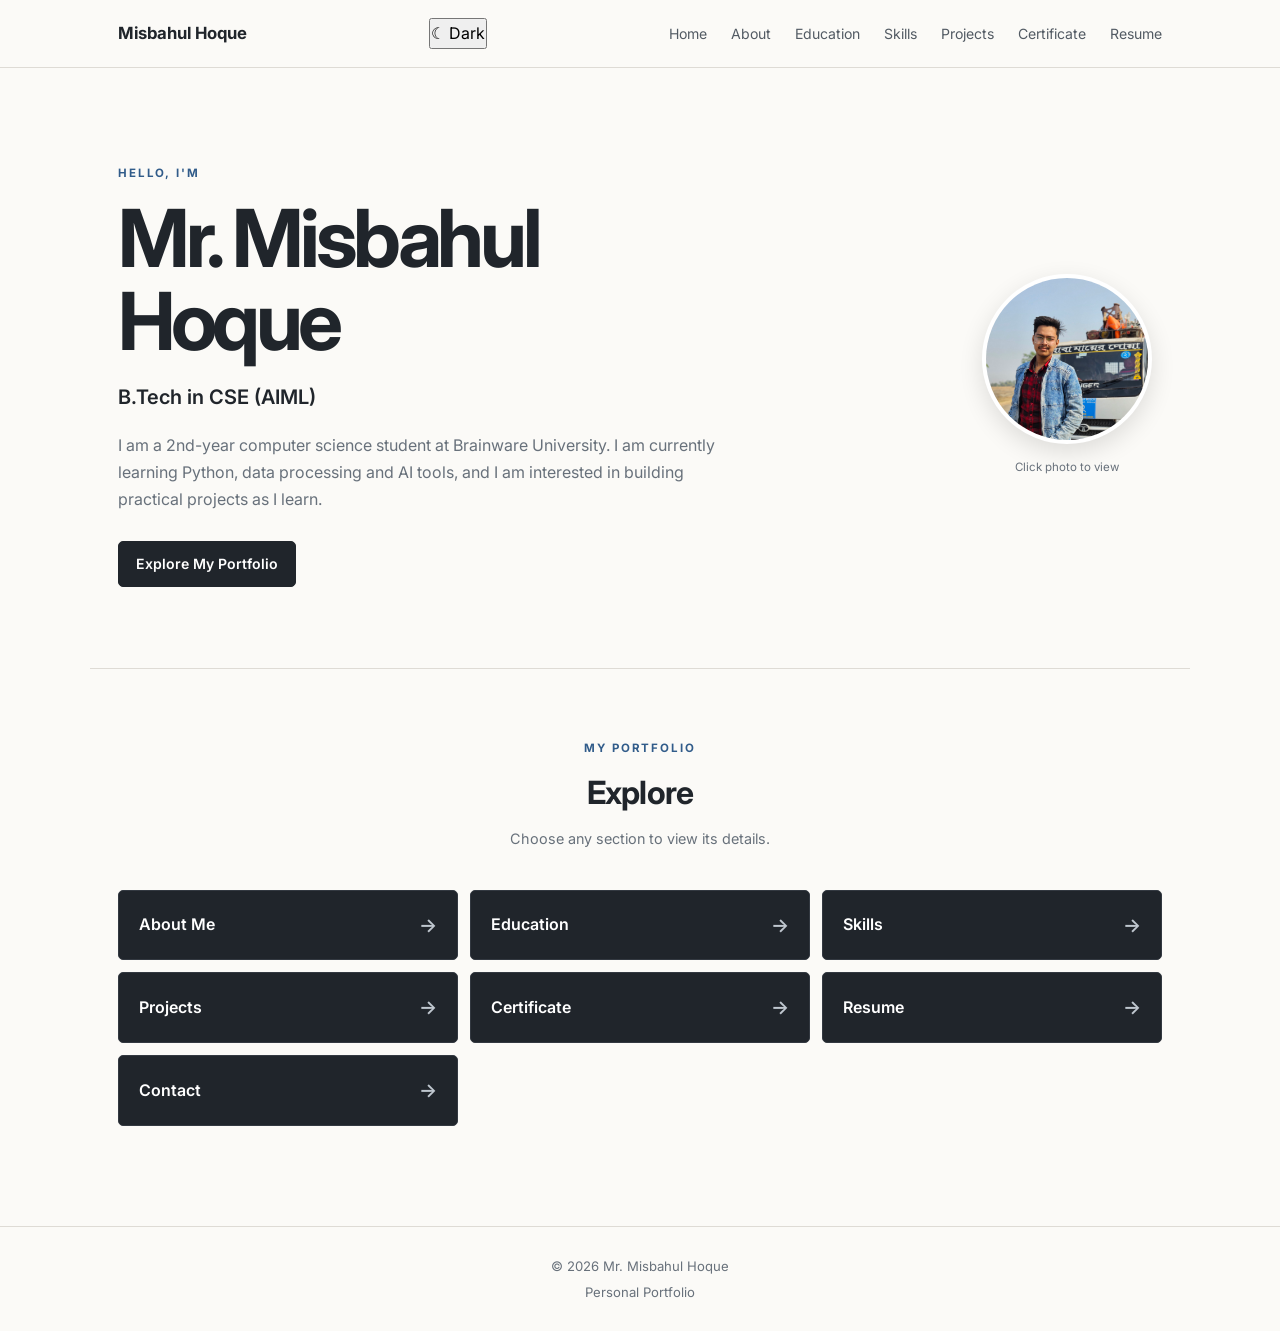
==== index.html @ 9595a088 "Update index.html" ====
<!DOCTYPE html>
<html lang="en">
<head>
  <meta charset="UTF-8">
  <meta name="viewport" content="width=device-width, initial-scale=1.0">
  <meta name="description" content="Personal portfolio of Mr. Misbahul Hoque.">
  <title>Mr. Misbahul Hoque | Portfolio</title>
  <link rel="preconnect" href="https://fonts.googleapis.com">
  <link rel="preconnect" href="https://fonts.gstatic.com" crossorigin>
  <link href="https://fonts.googleapis.com/css2?family=Inter:wght@400;500;600;700&display=swap" rel="stylesheet">
  <link rel="stylesheet" href="style.css">
</head>
<body>

<header class="site-header">
  <div class="nav-wrap">
    <a class="brand" href="#home">Misbahul Hoque</a>
    <button class="menu-btn" id="menuBtn">Menu</button>
    <button class="theme-btn" id="themeBtn">☾ Dark</button>
    <nav id="navMenu">
      <a href="#home">Home</a>
      <a href="#about">About</a>
      <a href="#education">Education</a>
      <a href="#skills">Skills</a>
      <a href="#projects">Projects</a>
      <a href="#certificates">Certificate</a>
      <a href="#resume">Resume</a>
    </nav>
  </div>
</header>

<main>
<section class="hero" id="home">
  <div class="hero-copy">
    <p class="small-title">HELLO, I'M</p>
    <h1>Mr. Misbahul Hoque</h1>
    <p class="role">B.Tech in CSE (AIML)</p>
    <p class="hero-text">
      I am a 2nd-year computer science student at Brainware University.
      I am currently learning Python, data processing and AI tools, and I
      am interested in building practical projects as I learn.
    </p>
    <div class="hero-links">
      <a class="button" href="#menu">Explore My Portfolio</a>
    </div>
  </div>

  <div class="photo-box">
    <button class="profile-photo-button" id="profilePhotoButton" aria-label="View profile photo">
      <img src="assets/profile.jpg" alt="Mr. Misbahul Hoque">
    </button>
    <p class="photo-hint">Click photo to view</p>
  </div>
</section>

<section class="portfolio-menu" id="menu">
  <div class="section-title centered">
    <span>MY PORTFOLIO</span>
    <h2>Explore</h2>
    <p>Choose any section to view its details.</p>
  </div>

  <div class="option-grid">
    <button class="option-button" data-target="about">About Me <span>→</span></button>
    <button class="option-button" data-target="education">Education <span>→</span></button>
    <button class="option-button" data-target="skills">Skills <span>→</span></button>
    <button class="option-button" data-target="projects">Projects <span>→</span></button>
    <button class="option-button" data-target="certificates">Certificate <span>→</span></button>
    <button class="option-button" data-target="resume">Resume <span>→</span></button>
    <button class="option-button" data-target="contact">Contact <span>→</span></button>
  </div>
</section>

<section class="detail-section" id="about">
  <div class="detail-inner">
    <button class="back-button" data-close>← Back to options</button>
    <div class="section-title"><span>01</span><h2>About Me</h2></div>
    <div class="two-column">
      <div>
        <p>
          My name is Misbahul Hoque and I am currently studying B.Tech in
          Computer Science and Engineering with a specialization in
          Artificial Intelligence and Machine Learning.
        </p>
        <p>
          I am currently in my 2nd year, 3rd semester at Brainware University.
          I am working on improving my programming and practical technology
          skills step by step.
        </p>
      </div>
      <aside class="quick-info">
        <div><b>Course</b><span>B.Tech CSE (AIML)</span></div>
        <div><b>University</b><span>Brainware University</span></div>
        <div><b>Year</b><span>2nd Year</span></div>
        <div><b>Semester</b><span>3rd Semester</span></div>
      </aside>
    </div>
  </div>
</section>

<section class="detail-section light" id="education">
  <div class="detail-inner">
    <button class="back-button" data-close>← Back to options</button>
    <div class="section-title"><span>02</span><h2>Education</h2></div>
    <div class="education-item">
      <div class="year">CURRENT</div>
      <div>
        <h3>Brainware University</h3>
        <p>B.Tech in Computer Science & Engineering (AIML)</p>
        <p class="muted">2nd Year · 3rd Semester</p>
      </div>
    </div>
  </div>
</section>

<section class="detail-section" id="skills">
  <div class="detail-inner">
    <button class="back-button" data-close>← Back to options</button>
    <div class="section-title"><span>03</span><h2>Skills</h2></div>
    <p class="skill-intro">These are the skills I currently know or am actively learning.</p>
    <div class="skill-list">
      <div><b>Python</b><span>Programming</span></div>
      <div><b>Data Processing</b><span>Basic data processing</span></div>
      <div><b>OpenAI</b><span>Using AI tools</span></div>
    </div>
  </div>
</section>

<section class="detail-section light" id="projects">
  <div class="detail-inner">
    <button class="back-button" data-close>← Back to options</button>
    <div class="section-title"><span>04</span><h2>Projects</h2></div>
    <div class="simple-box">
      <h3>Projects will be added here</h3>
      <p>
        I am currently learning and building projects. New projects will be
        added here as they are completed.
      </p>
    </div>
  </div>
</section>

<section class="detail-section" id="certificates">
  <div class="detail-inner">
    <button class="back-button" data-close>← Back to options</button>
    <div class="section-title"><span>05</span><h2>Certificate</h2></div>
    <div class="certificate">
      <div class="certificate-image">
        <iframe src="assets/certificate-ai-tools.pdf" title="AI Tools Workshop Certificate"></iframe>
      </div>
      <div class="certificate-details">
        <p class="small-title">CERTIFICATE OF COMPLETION</p>
        <h3>AI Tools & ChatGPT Workshop</h3>
        <p>Issued by <b>be10x</b></p>
        <p class="muted">March 22nd, 2026</p>
        <p>
          Successfully completed an AI tools and ChatGPT workshop covering
          AI-assisted presentations, data analysis, coding and debugging.
        </p>
        <a class="button" href="assets/certificate-ai-tools.pdf" target="_blank">Open Certificate</a>
      </div>
    </div>
  </div>
</section>

<section class="detail-section light" id="resume">
  <div class="detail-inner">
    <button class="back-button" data-close>← Back to options</button>
    <div class="section-title"><span>06</span><h2>Resume</h2></div>
    <div class="simple-box">
      <h3>Resume coming soon</h3>
      <p>
        My professional CV/resume will be added here after we create it.
      </p>
    </div>
  </div>
</section>

<section class="detail-section" id="contact">
  <div class="detail-inner">
    <button class="back-button" data-close>← Back to options</button>
    <div class="section-title"><span>07</span><h2>Contact</h2></div>
    <p class="contact-text">
      Contact details and professional links will be added here later.
    </p>
  </div>
</section>

<div class="photo-modal" id="photoModal" aria-hidden="true">
  <button class="photo-modal-close" id="photoModalClose" aria-label="Close photo">×</button>
  <img src="assets/profile.jpg" alt="Mr. Misbahul Hoque - profile photo">
</div>
</main>

<footer>
  <p>© <span id="year"></span> Mr. Misbahul Hoque</p>
  <p>Personal Portfolio</p>
</footer>

<script src="script.js"></script>
</body>
</html>
---- style.css ----
* { box-sizing: border-box; margin: 0; padding: 0; }

:root {
  --ink: #20252b;
  --muted: #68717b;
  --paper: #fbfaf7;
  --white: #ffffff;
  --line: #dedbd5;
  --accent: #315c8a;
  --dark-button: #20252b;
  --soft: #f1f0ec;
}

html { scroll-behavior: smooth; }

body {
  font-family: "Inter", Arial, sans-serif;
  color: var(--ink);
  background: var(--paper);
  line-height: 1.7;
}

body.no-scroll { overflow: hidden; }
a { color: inherit; text-decoration: none; }
button { font: inherit; }

.site-header {
  position: sticky;
  top: 0;
  z-index: 10;
  background: rgba(251,250,247,.97);
  border-bottom: 1px solid var(--line);
}

.nav-wrap {
  max-width: 1100px;
  margin: auto;
  padding: 18px 28px;
  display: flex;
  align-items: center;
  justify-content: space-between;
}

.brand { font-weight: 700; font-size: 1.05rem; }

nav { display: flex; gap: 24px; }
nav a { font-size: .88rem; color: #535b64; }
nav a:hover { color: var(--accent); }

.menu-btn {
  display: none;
  border: 1px solid var(--line);
  background: var(--white);
  padding: 8px 12px;
  border-radius: 6px;
}

.hero {
  max-width: 1100px;
  min-height: 600px;
  margin: auto;
  padding: 85px 28px 70px;
  display: grid;
  grid-template-columns: 1.25fr .75fr;
  gap: 80px;
  align-items: center;
}

.small-title {
  font-size: .72rem;
  letter-spacing: .16em;
  font-weight: 700;
  color: var(--accent);
  margin-bottom: 12px;
}

h1 {
  max-width: 700px;
  font-size: clamp(2.8rem, 7vw, 5rem);
  line-height: 1.04;
  letter-spacing: -.055em;
  font-weight: 700;
}

.role { font-size: 1.25rem; margin: 18px 0; font-weight: 600; }
.hero-text { max-width: 650px; color: var(--muted); font-size: 1rem; }

.hero-links { display: flex; gap: 20px; margin-top: 28px; }

.button {
  display: inline-block;
  padding: 10px 17px;
  border: 1px solid var(--dark-button);
  color: white;
  background: var(--dark-button);
  border-radius: 5px;
  font-size: .88rem;
  font-weight: 600;
}

.button:hover { background: #343b43; }

.photo-box { justify-self: end; width: 190px; text-align: center; }

.profile-photo-button {
  width: 170px;
  height: 170px;
  padding: 0;
  border: 4px solid var(--white);
  border-radius: 50%;
  overflow: hidden;
  background: var(--white);
  cursor: pointer;
  box-shadow: 0 8px 25px rgba(0,0,0,.12);
  transition: transform .2s ease, box-shadow .2s ease;
}

.profile-photo-button:hover {
  transform: scale(1.03);
  box-shadow: 0 12px 30px rgba(0,0,0,.17);
}

.profile-photo-button img {
  width: 100%;
  height: 100%;
  object-fit: cover;
  object-position: center top;
  display: block;
}

.photo-hint { margin-top: 10px; color: var(--muted); font-size: .72rem; }

.portfolio-menu {
  max-width: 1100px;
  margin: auto;
  padding: 70px 28px 100px;
  border-top: 1px solid var(--line);
}

.section-title { margin-bottom: 38px; }
.section-title.centered { text-align: center; }
.section-title > span {
  display: block;
  color: var(--accent);
  font-size: .72rem;
  font-weight: 700;
  letter-spacing: .16em;
  margin-bottom: 7px;
}
.section-title h2 { font-size: 2rem; letter-spacing: -.03em; }
.section-title.centered p { margin-top: 7px; color: var(--muted); font-size: .9rem; }

.option-grid {
  display: grid;
  grid-template-columns: repeat(3, 1fr);
  gap: 12px;
}

.option-button {
  border: 1px solid #333941;
  background: var(--dark-button);
  color: #fff;
  min-height: 70px;
  padding: 18px 20px;
  border-radius: 5px;
  display: flex;
  justify-content: space-between;
  align-items: center;
  cursor: pointer;
  text-align: left;
  font-weight: 600;
  transition: background .2s, transform .15s;
}

.option-button:hover {
  background: #343b43;
  transform: translateY(-1px);
}

.option-button span { color: #bfc7cf; font-size: 1.2rem; }

.detail-section { display: none; padding: 85px 28px; }
.detail-section.open { display: block; animation: appear .2s ease; }
.detail-section.light { background: var(--soft); }

.detail-inner { max-width: 1044px; margin: auto; }

.back-button {
  border: 0;
  background: transparent;
  color: var(--accent);
  cursor: pointer;
  font-size: .88rem;
  padding: 0;
  margin-bottom: 30px;
  font-weight: 600;
}

.two-column {
  display: grid;
  grid-template-columns: 1fr 360px;
  gap: 70px;
}

.two-column p + p { margin-top: 18px; }

.quick-info { border-top: 1px solid var(--line); }
.quick-info div {
  display: flex;
  justify-content: space-between;
  gap: 20px;
  padding: 13px 0;
  border-bottom: 1px solid var(--line);
  font-size: .88rem;
}
.quick-info span { color: var(--muted); text-align: right; }

.education-item {
  display: grid;
  grid-template-columns: 120px 1fr;
  gap: 35px;
  padding: 28px 0;
  border-top: 1px solid var(--line);
  border-bottom: 1px solid var(--line);
}

.year {
  color: var(--accent);
  font-size: .75rem;
  font-weight: 700;
  letter-spacing: .12em;
}

h3 { font-size: 1.15rem; margin-bottom: 5px; }
.muted { color: var(--muted); }

.skill-intro { color: var(--muted); margin-top: -20px; margin-bottom: 25px; }

.skill-list {
  display: grid;
  grid-template-columns: repeat(3, 1fr);
  border-top: 1px solid var(--line);
  border-left: 1px solid var(--line);
}

.skill-list div {
  min-height: 120px;
  padding: 24px;
  border-right: 1px solid var(--line);
  border-bottom: 1px solid var(--line);
}
.skill-list b { display: block; margin-bottom: 5px; }
.skill-list span { color: var(--muted); font-size: .85rem; }

.simple-box {
  border: 1px solid var(--line);
  background: var(--white);
  padding: 35px;
  max-width: 760px;
}
.simple-box p { color: var(--muted); }

.certificate {
  display: grid;
  grid-template-columns: 1.1fr .9fr;
  gap: 55px;
  align-items: center;
}

.certificate-image { background: white; border: 1px solid var(--line); }
.certificate-image iframe { width: 100%; height: 440px; display: block; border: 0; }
.certificate-details p { margin: 12px 0; color: var(--muted); }
.certificate-details h3 { font-size: 1.5rem; }

.contact-text {
  color: var(--muted);
  border-top: 1px solid var(--line);
  padding-top: 22px;
}

.photo-modal {
  position: fixed;
  inset: 0;
  z-index: 100;
  display: none;
  align-items: center;
  justify-content: center;
  padding: 30px;
  background: rgba(0,0,0,.78);
}
.photo-modal.open { display: flex; }
.photo-modal img {
  max-width: min(760px, 92vw);
  max-height: 88vh;
  object-fit: contain;
  border-radius: 8px;
  box-shadow: 0 20px 60px rgba(0,0,0,.35);
}
.photo-modal-close {
  position: absolute;
  top: 18px;
  right: 24px;
  width: 42px;
  height: 42px;
  border: 0;
  border-radius: 50%;
  background: white;
  color: #222;
  font-size: 28px;
  line-height: 1;
  cursor: pointer;
}

footer {
  border-top: 1px solid var(--line);
  padding: 28px;
  text-align: center;
  color: var(--muted);
  font-size: .82rem;
}

footer p + p { margin-top: 4px; }

@keyframes appear {
  from { opacity: 0; transform: translateY(5px); }
  to { opacity: 1; transform: translateY(0); }
}

@media (max-width: 800px) {
  nav {
    display: none;
    position: absolute;
    left: 0;
    right: 0;
    top: 66px;
    background: var(--paper);
    border-bottom: 1px solid var(--line);
    padding: 18px 28px;
    flex-direction: column;
    gap: 14px;
  }
  nav.open { display: flex; }
  .menu-btn { display: block; }

  .hero {
    grid-template-columns: 1fr;
    gap: 45px;
    padding-top: 65px;
  }
  .photo-box { justify-self: start; width: 190px; }

  .option-grid { grid-template-columns: 1fr 1fr; }
  .two-column, .certificate { grid-template-columns: 1fr; gap: 35px; }
  .skill-list { grid-template-columns: 1fr; }
}

@media (max-width: 500px) {
  .hero, .portfolio-menu, .detail-section { padding-left: 20px; padding-right: 20px; }
  .nav-wrap { padding-left: 20px; padding-right: 20px; }
  .option-grid { grid-template-columns: 1fr; }
  .education-item { grid-template-columns: 1fr; gap: 8px; }
}
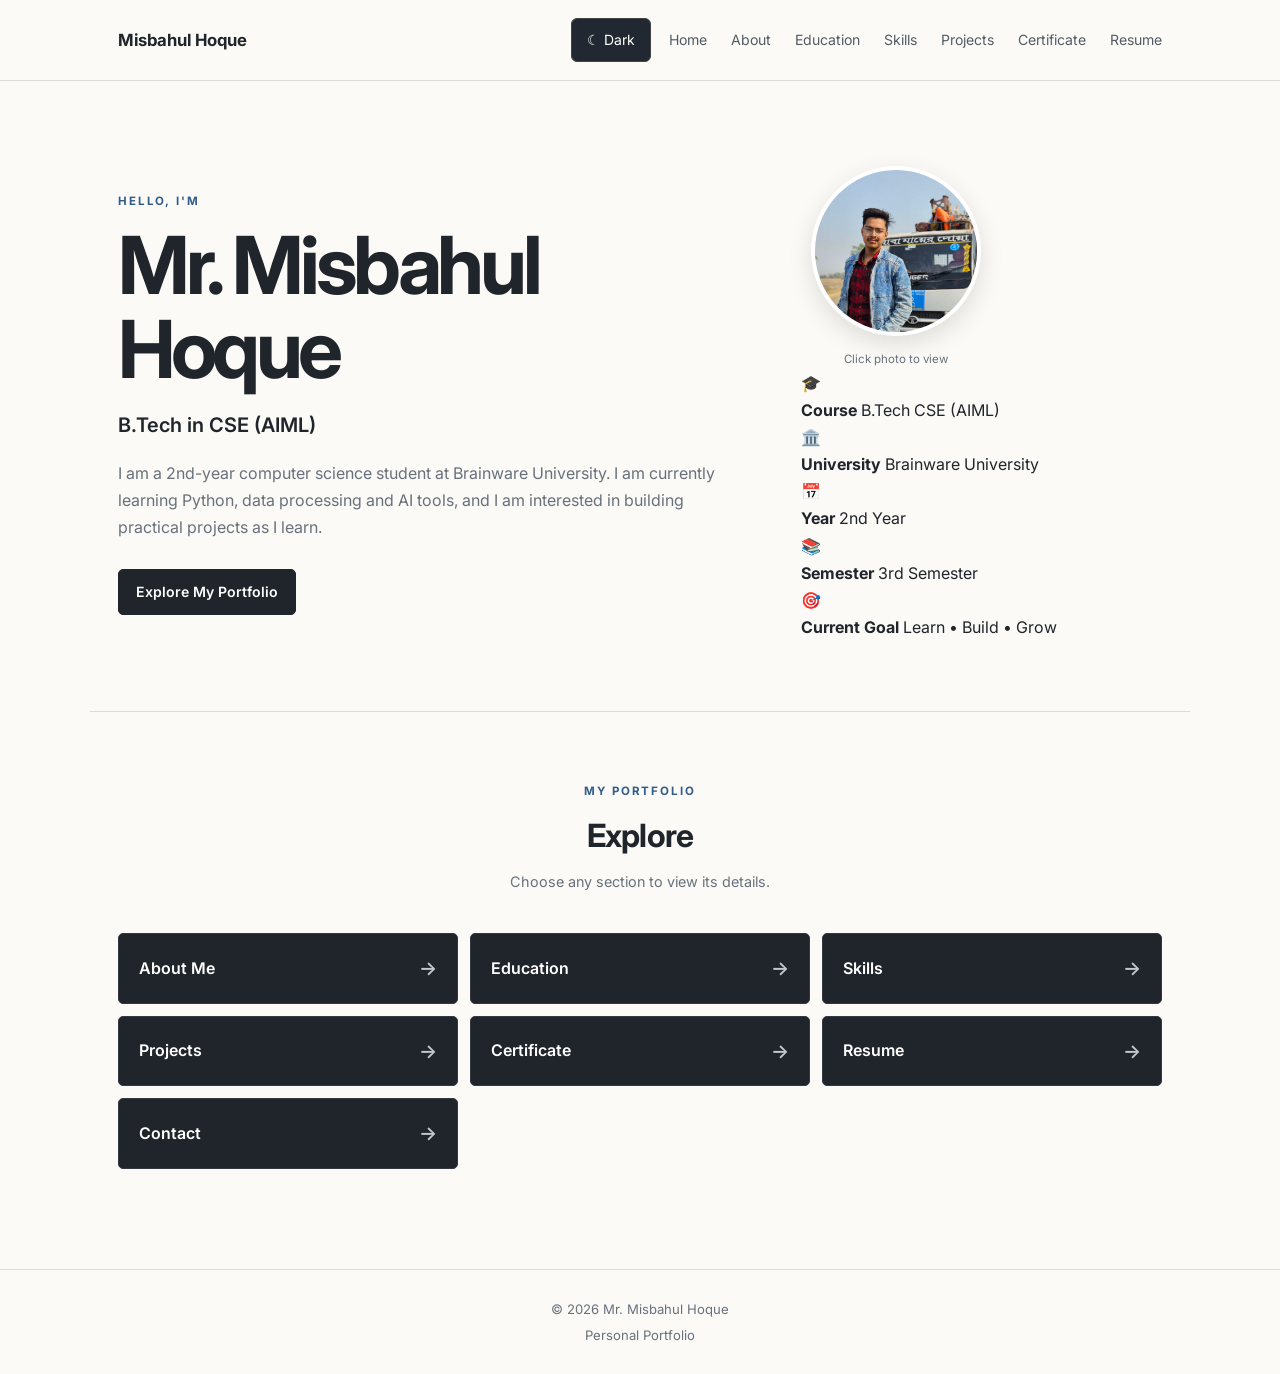
==== commit afdfc38a: "Update index.html" ====
--- a/index.html
+++ b/index.html
@@ -45,12 +45,60 @@
     </div>
   </div>
 
+ <div class="hero-visual">
+
   <div class="photo-box">
     <button class="profile-photo-button" id="profilePhotoButton" aria-label="View profile photo">
       <img src="assets/profile.jpg" alt="Mr. Misbahul Hoque">
     </button>
     <p class="photo-hint">Click photo to view</p>
   </div>
+
+  <div class="hero-info-card">
+
+    <div class="info-item">
+      <span class="info-icon">🎓</span>
+      <div>
+        <b>Course</b>
+        <span>B.Tech CSE (AIML)</span>
+      </div>
+    </div>
+
+    <div class="info-item">
+      <span class="info-icon">🏛️</span>
+      <div>
+        <b>University</b>
+        <span>Brainware University</span>
+      </div>
+    </div>
+
+    <div class="info-item">
+      <span class="info-icon">📅</span>
+      <div>
+        <b>Year</b>
+        <span>2nd Year</span>
+      </div>
+    </div>
+
+    <div class="info-item">
+      <span class="info-icon">📚</span>
+      <div>
+        <b>Semester</b>
+        <span>3rd Semester</span>
+      </div>
+    </div>
+
+    <div class="info-item">
+      <span class="info-icon">🎯</span>
+      <div>
+        <b>Current Goal</b>
+        <span>Learn • Build • Grow</span>
+      </div>
+    </div>
+
+  </div>
+
+</div>
 </section>
 
 <section class="portfolio-menu" id="menu">
--- a/style.css
+++ b/style.css
@@ -1,4 +1,8 @@
-* { box-sizing: border-box; margin: 0; padding: 0; }
+* {
+  box-sizing: border-box;
+  margin: 0;
+  padding: 0;
+}
 
 :root {
   --ink: #20252b;
@@ -11,7 +15,9 @@
   --soft: #f1f0ec;
 }
 
-html { scroll-behavior: smooth; }
+html {
+  scroll-behavior: smooth;
+}
 
 body {
   font-family: "Inter", Arial, sans-serif;
@@ -20,15 +26,24 @@
   line-height: 1.7;
 }
 
-body.no-scroll { overflow: hidden; }
-a { color: inherit; text-decoration: none; }
-button { font: inherit; }
+a {
+  color: inherit;
+  text-decoration: none;
+}
+
+button {
+  font: inherit;
+  cursor: pointer;
+}
+
+
+/* ================= HEADER ================= */
 
 .site-header {
   position: sticky;
   top: 0;
   z-index: 10;
-  background: rgba(251,250,247,.97);
+  background: rgba(251, 250, 247, 0.97);
   border-bottom: 1px solid var(--line);
 }
 
@@ -41,19 +56,58 @@
   justify-content: space-between;
 }
 
-.brand { font-weight: 700; font-size: 1.05rem; }
-
-nav { display: flex; gap: 24px; }
-nav a { font-size: .88rem; color: #535b64; }
-nav a:hover { color: var(--accent); }
+.brand {
+  font-weight: 700;
+  font-size: 1.05rem;
+}
+
+nav {
+  display: flex;
+  gap: 24px;
+}
+
+nav a {
+  font-size: 0.88rem;
+  color: #535b64;
+}
+
+nav a:hover {
+  color: var(--accent);
+}
+
+
+/* ================= MENU BUTTON ================= */
 
 .menu-btn {
   display: none;
   border: 1px solid var(--line);
   background: var(--white);
+  color: var(--ink);
   padding: 8px 12px;
   border-radius: 6px;
 }
+
+
+/* ================= DARK MODE BUTTON ================= */
+
+.theme-btn {
+  background: #222831;
+  color: #ffffff;
+  border: 1px solid #444;
+  padding: 9px 15px;
+  border-radius: 6px;
+  font-size: 14px;
+  margin-left: auto;
+  margin-right: 18px;
+  transition: 0.2s;
+}
+
+.theme-btn:hover {
+  background: #11151a;
+}
+
+
+/* ================= HERO ================= */
 
 .hero {
   max-width: 1100px;
@@ -61,14 +115,14 @@
   margin: auto;
   padding: 85px 28px 70px;
   display: grid;
-  grid-template-columns: 1.25fr .75fr;
+  grid-template-columns: 1.25fr 0.75fr;
   gap: 80px;
   align-items: center;
 }
 
 .small-title {
-  font-size: .72rem;
-  letter-spacing: .16em;
+  font-size: 0.72rem;
+  letter-spacing: 0.16em;
   font-weight: 700;
   color: var(--accent);
   margin-bottom: 12px;
@@ -78,14 +132,30 @@
   max-width: 700px;
   font-size: clamp(2.8rem, 7vw, 5rem);
   line-height: 1.04;
-  letter-spacing: -.055em;
+  letter-spacing: -0.055em;
   font-weight: 700;
 }
 
-.role { font-size: 1.25rem; margin: 18px 0; font-weight: 600; }
-.hero-text { max-width: 650px; color: var(--muted); font-size: 1rem; }
-
-.hero-links { display: flex; gap: 20px; margin-top: 28px; }
+.role {
+  font-size: 1.25rem;
+  margin: 18px 0;
+  font-weight: 600;
+}
+
+.hero-text {
+  max-width: 650px;
+  color: var(--muted);
+  font-size: 1rem;
+}
+
+.hero-links {
+  display: flex;
+  gap: 20px;
+  margin-top: 28px;
+}
+
+
+/* ================= NORMAL BUTTON ================= */
 
 .button {
   display: inline-block;
@@ -94,13 +164,22 @@
   color: white;
   background: var(--dark-button);
   border-radius: 5px;
-  font-size: .88rem;
+  font-size: 0.88rem;
   font-weight: 600;
 }
 
-.button:hover { background: #343b43; }
-
-.photo-box { justify-self: end; width: 190px; text-align: center; }
+.button:hover {
+  background: #343b43;
+}
+
+
+/* ================= PROFILE PHOTO ================= */
+
+.photo-box {
+  justify-self: end;
+  width: 190px;
+  text-align: center;
+}
 
 .profile-photo-button {
   width: 170px;
@@ -110,14 +189,13 @@
   border-radius: 50%;
   overflow: hidden;
   background: var(--white);
-  cursor: pointer;
-  box-shadow: 0 8px 25px rgba(0,0,0,.12);
-  transition: transform .2s ease, box-shadow .2s ease;
+  box-shadow: 0 8px 25px rgba(0, 0, 0, 0.12);
+  transition: transform 0.2s ease, box-shadow 0.2s ease;
 }
 
 .profile-photo-button:hover {
   transform: scale(1.03);
-  box-shadow: 0 12px 30px rgba(0,0,0,.17);
+  box-shadow: 0 12px 30px rgba(0, 0, 0, 0.17);
 }
 
 .profile-photo-button img {
@@ -128,7 +206,14 @@
   display: block;
 }
 
-.photo-hint { margin-top: 10px; color: var(--muted); font-size: .72rem; }
+.photo-hint {
+  margin-top: 10px;
+  color: var(--muted);
+  font-size: 0.72rem;
+}
+
+
+/* ================= PORTFOLIO MENU ================= */
 
 .portfolio-menu {
   max-width: 1100px;
@@ -137,18 +222,36 @@
   border-top: 1px solid var(--line);
 }
 
-.section-title { margin-bottom: 38px; }
-.section-title.centered { text-align: center; }
+.section-title {
+  margin-bottom: 38px;
+}
+
+.section-title.centered {
+  text-align: center;
+}
+
 .section-title > span {
   display: block;
   color: var(--accent);
-  font-size: .72rem;
+  font-size: 0.72rem;
   font-weight: 700;
-  letter-spacing: .16em;
+  letter-spacing: 0.16em;
   margin-bottom: 7px;
 }
-.section-title h2 { font-size: 2rem; letter-spacing: -.03em; }
-.section-title.centered p { margin-top: 7px; color: var(--muted); font-size: .9rem; }
+
+.section-title h2 {
+  font-size: 2rem;
+  letter-spacing: -0.03em;
+}
+
+.section-title.centered p {
+  margin-top: 7px;
+  color: var(--muted);
+  font-size: 0.9rem;
+}
+
+
+/* ================= OPTION BUTTONS ================= */
 
 .option-grid {
   display: grid;
@@ -166,10 +269,9 @@
   display: flex;
   justify-content: space-between;
   align-items: center;
-  cursor: pointer;
   text-align: left;
   font-weight: 600;
-  transition: background .2s, transform .15s;
+  transition: background 0.2s, transform 0.15s;
 }
 
 .option-button:hover {
@@ -177,24 +279,48 @@
   transform: translateY(-1px);
 }
 
-.option-button span { color: #bfc7cf; font-size: 1.2rem; }
-
-.detail-section { display: none; padding: 85px 28px; }
-.detail-section.open { display: block; animation: appear .2s ease; }
-.detail-section.light { background: var(--soft); }
-
-.detail-inner { max-width: 1044px; margin: auto; }
+.option-button span {
+  color: #bfc7cf;
+  font-size: 1.2rem;
+}
+
+
+/* ================= DETAIL SECTIONS ================= */
+
+.detail-section {
+  display: none;
+  padding: 85px 28px;
+}
+
+.detail-section.open {
+  display: block;
+  animation: appear 0.2s ease;
+}
+
+.detail-section.light {
+  background: var(--soft);
+}
+
+.detail-inner {
+  max-width: 1044px;
+  margin: auto;
+}
+
+
+/* ================= BACK BUTTON ================= */
 
 .back-button {
   border: 0;
   background: transparent;
   color: var(--accent);
-  cursor: pointer;
-  font-size: .88rem;
+  font-size: 0.88rem;
   padding: 0;
   margin-bottom: 30px;
   font-weight: 600;
 }
+
+
+/* ================= ABOUT ================= */
 
 .two-column {
   display: grid;
@@ -202,18 +328,30 @@
   gap: 70px;
 }
 
-.two-column p + p { margin-top: 18px; }
-
-.quick-info { border-top: 1px solid var(--line); }
+.two-column p + p {
+  margin-top: 18px;
+}
+
+.quick-info {
+  border-top: 1px solid var(--line);
+}
+
 .quick-info div {
   display: flex;
   justify-content: space-between;
   gap: 20px;
   padding: 13px 0;
   border-bottom: 1px solid var(--line);
-  font-size: .88rem;
-}
-.quick-info span { color: var(--muted); text-align: right; }
+  font-size: 0.88rem;
+}
+
+.quick-info span {
+  color: var(--muted);
+  text-align: right;
+}
+
+
+/* ================= EDUCATION ================= */
 
 .education-item {
   display: grid;
@@ -226,15 +364,28 @@
 
 .year {
   color: var(--accent);
-  font-size: .75rem;
+  font-size: 0.75rem;
   font-weight: 700;
-  letter-spacing: .12em;
-}
-
-h3 { font-size: 1.15rem; margin-bottom: 5px; }
-.muted { color: var(--muted); }
-
-.skill-intro { color: var(--muted); margin-top: -20px; margin-bottom: 25px; }
+  letter-spacing: 0.12em;
+}
+
+
+/* ================= SKILLS ================= */
+
+h3 {
+  font-size: 1.15rem;
+  margin-bottom: 5px;
+}
+
+.muted {
+  color: var(--muted);
+}
+
+.skill-intro {
+  color: var(--muted);
+  margin-top: -20px;
+  margin-bottom: 25px;
+}
 
 .skill-list {
   display: grid;
@@ -249,8 +400,19 @@
   border-right: 1px solid var(--line);
   border-bottom: 1px solid var(--line);
 }
-.skill-list b { display: block; margin-bottom: 5px; }
-.skill-list span { color: var(--muted); font-size: .85rem; }
+
+.skill-list b {
+  display: block;
+  margin-bottom: 5px;
+}
+
+.skill-list span {
+  color: var(--muted);
+  font-size: 0.85rem;
+}
+
+
+/* ================= PROJECTS ================= */
 
 .simple-box {
   border: 1px solid var(--line);
@@ -258,25 +420,53 @@
   padding: 35px;
   max-width: 760px;
 }
-.simple-box p { color: var(--muted); }
+
+.simple-box p {
+  color: var(--muted);
+}
+
+
+/* ================= CERTIFICATE ================= */
 
 .certificate {
   display: grid;
-  grid-template-columns: 1.1fr .9fr;
+  grid-template-columns: 1.1fr 0.9fr;
   gap: 55px;
   align-items: center;
 }
 
-.certificate-image { background: white; border: 1px solid var(--line); }
-.certificate-image iframe { width: 100%; height: 440px; display: block; border: 0; }
-.certificate-details p { margin: 12px 0; color: var(--muted); }
-.certificate-details h3 { font-size: 1.5rem; }
+.certificate-image {
+  background: white;
+  border: 1px solid var(--line);
+}
+
+.certificate-image iframe {
+  width: 100%;
+  height: 440px;
+  display: block;
+  border: 0;
+}
+
+.certificate-details p {
+  margin: 12px 0;
+  color: var(--muted);
+}
+
+.certificate-details h3 {
+  font-size: 1.5rem;
+}
+
+
+/* ================= CONTACT ================= */
 
 .contact-text {
   color: var(--muted);
   border-top: 1px solid var(--line);
   padding-top: 22px;
 }
+
+
+/* ================= PHOTO MODAL ================= */
 
 .photo-modal {
   position: fixed;
@@ -286,16 +476,21 @@
   align-items: center;
   justify-content: center;
   padding: 30px;
-  background: rgba(0,0,0,.78);
-}
-.photo-modal.open { display: flex; }
+  background: rgba(0, 0, 0, 0.78);
+}
+
+.photo-modal.open {
+  display: flex;
+}
+
 .photo-modal img {
   max-width: min(760px, 92vw);
   max-height: 88vh;
   object-fit: contain;
   border-radius: 8px;
-  box-shadow: 0 20px 60px rgba(0,0,0,.35);
-}
+  box-shadow: 0 20px 60px rgba(0, 0, 0, 0.35);
+}
+
 .photo-modal-close {
   position: absolute;
   top: 18px;
@@ -308,25 +503,140 @@
   color: #222;
   font-size: 28px;
   line-height: 1;
-  cursor: pointer;
-}
+}
+
+
+/* ================= FOOTER ================= */
 
 footer {
   border-top: 1px solid var(--line);
   padding: 28px;
   text-align: center;
   color: var(--muted);
-  font-size: .82rem;
-}
-
-footer p + p { margin-top: 4px; }
+  font-size: 0.82rem;
+}
+
+footer p + p {
+  margin-top: 4px;
+}
+
+
+/* ================= ANIMATION ================= */
 
 @keyframes appear {
-  from { opacity: 0; transform: translateY(5px); }
-  to { opacity: 1; transform: translateY(0); }
-}
+  from {
+    opacity: 0;
+    transform: translateY(5px);
+  }
+
+  to {
+    opacity: 1;
+    transform: translateY(0);
+  }
+}
+
+
+/* ================= DARK MODE ================= */
+
+body.dark-mode {
+  background: #0d1117;
+  color: #f1f5f9;
+}
+
+body.dark-mode .site-header {
+  background: #0d1117;
+  border-color: #30363d;
+}
+
+body.dark-mode .brand,
+body.dark-mode nav a {
+  color: #f1f5f9;
+}
+
+body.dark-mode .hero,
+body.dark-mode .portfolio-menu,
+body.dark-mode footer {
+  background: #0d1117;
+  color: #f1f5f9;
+}
+
+body.dark-mode .detail-section {
+  background: #0d1117;
+  color: #f1f5f9;
+}
+
+body.dark-mode .detail-section.light {
+  background: #161b22;
+}
+
+body.dark-mode .option-button {
+  background: #20242b;
+  color: #ffffff;
+  border-color: #3b414a;
+}
+
+body.dark-mode .option-button:hover {
+  background: #2b3038;
+}
+
+body.dark-mode .simple-box {
+  background: #161b22;
+  color: #f1f5f9;
+  border-color: #30363d;
+}
+
+body.dark-mode .quick-info {
+  border-color: #30363d;
+}
+
+body.dark-mode .quick-info div {
+  border-color: #30363d;
+}
+
+body.dark-mode .education-item {
+  border-color: #30363d;
+}
+
+body.dark-mode .skill-list {
+  border-color: #30363d;
+}
+
+body.dark-mode .skill-list div {
+  border-color: #30363d;
+}
+
+body.dark-mode p,
+body.dark-mode .muted,
+body.dark-mode .skill-intro,
+body.dark-mode .contact-text {
+  color: #c9d1d9;
+}
+
+body.dark-mode h1,
+body.dark-mode h2,
+body.dark-mode h3 {
+  color: #ffffff;
+}
+
+body.dark-mode .theme-btn {
+  background: #f1f5f9;
+  color: #111827;
+  border-color: #f1f5f9;
+}
+
+body.dark-mode .theme-btn:hover {
+  background: #ffffff;
+}
+
+
+/* ================= MOBILE ================= */
 
 @media (max-width: 800px) {
+
+  .nav-wrap {
+    flex-wrap: wrap;
+  }
+
   nav {
     display: none;
     position: absolute;
@@ -339,24 +649,74 @@
     flex-direction: column;
     gap: 14px;
   }
-  nav.open { display: flex; }
-  .menu-btn { display: block; }
+
+  nav.open {
+    display: flex;
+  }
+
+  .menu-btn {
+    display: block;
+  }
+
+  .theme-btn {
+    margin-left: auto;
+    margin-right: 10px;
+  }
 
   .hero {
     grid-template-columns: 1fr;
     gap: 45px;
     padding-top: 65px;
   }
-  .photo-box { justify-self: start; width: 190px; }
-
-  .option-grid { grid-template-columns: 1fr 1fr; }
-  .two-column, .certificate { grid-template-columns: 1fr; gap: 35px; }
-  .skill-list { grid-template-columns: 1fr; }
-}
+
+  .photo-box {
+    justify-self: start;
+    width: 190px;
+  }
+
+  .option-grid {
+    grid-template-columns: 1fr 1fr;
+  }
+
+  .two-column,
+  .certificate {
+    grid-template-columns: 1fr;
+    gap: 35px;
+  }
+
+  .skill-list {
+    grid-template-columns: 1fr;
+  }
+}
+
+
+/* ================= SMALL MOBILE ================= */
 
 @media (max-width: 500px) {
-  .hero, .portfolio-menu, .detail-section { padding-left: 20px; padding-right: 20px; }
-  .nav-wrap { padding-left: 20px; padding-right: 20px; }
-  .option-grid { grid-template-columns: 1fr; }
-  .education-item { grid-template-columns: 1fr; gap: 8px; }
-}
+
+  .hero,
+  .portfolio-menu,
+  .detail-section {
+    padding-left: 20px;
+    padding-right: 20px;
+  }
+
+  .nav-wrap {
+    padding-left: 20px;
+    padding-right: 20px;
+  }
+
+  .option-grid {
+    grid-template-columns: 1fr;
+  }
+
+  .education-item {
+    grid-template-columns: 1fr;
+    gap: 8px;
+  }
+
+  .theme-btn {
+    font-size: 13px;
+    padding: 8px 11px;
+  }
+}
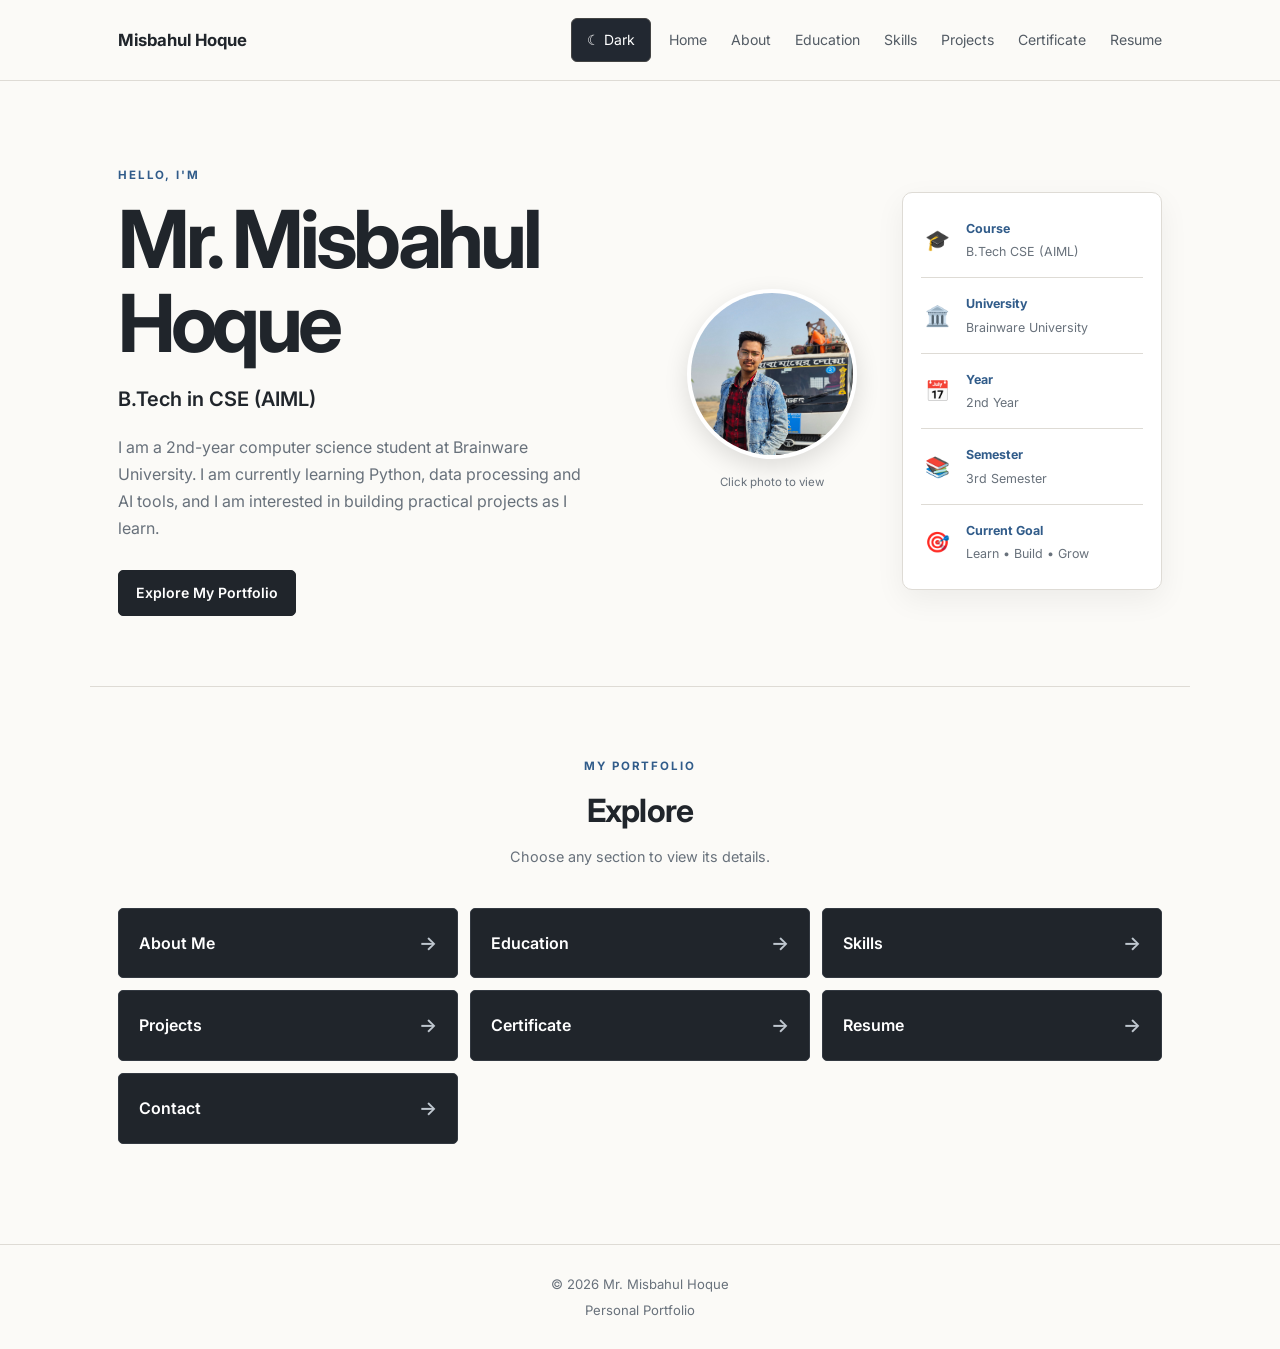
==== commit acd4c803: "Update index.html" ====
--- a/index.html
+++ b/index.html
@@ -226,11 +226,52 @@
 
 <section class="detail-section" id="contact">
   <div class="detail-inner">
-    <button class="back-button" data-close>← Back to options</button>
-    <div class="section-title"><span>07</span><h2>Contact</h2></div>
+
+    <button class="back-button" data-close>← Back to options</button>
+
+    <div class="section-title">
+      <span>07</span>
+      <h2>Contact & Social</h2>
+    </div>
+
     <p class="contact-text">
-      Contact details and professional links will be added here later.
+      You can connect with me through my social media profiles.
     </p>
+
+    <div class="social-links">
+
+      <a href="https://www.instagram.com/_i_am_misba_/"
+         target="_blank"
+         rel="noopener noreferrer"
+         class="social-button">
+        Instagram
+        <span>↗</span>
+      </a>
+
+      <a href="https://www.facebook.com/share/1CwdYUna1B/"
+         target="_blank"
+         rel="noopener noreferrer"
+         class="social-button">
+        Facebook
+        <span>↗</span>
+      </a>
+
+      <a href="https://www.linkedin.com/in/misbahul-hoque-839614297"
+         target="_blank"
+         rel="noopener noreferrer"
+         class="social-button">
+        LinkedIn
+        <span>↗</span>
+      </a>
+
+      <a href="mailto:misbahulhoque.ai@gmail.com"
+         class="social-button">
+        Email
+        <span>✉</span>
+      </a>
+
+    </div>
+
   </div>
 </section>
 
--- a/style.css
+++ b/style.css
@@ -332,24 +332,59 @@
   margin-top: 18px;
 }
 
+/* ================= ABOUT INFO CARD ================= */
+
 .quick-info {
-  border-top: 1px solid var(--line);
+  background: var(--white);
+  border: 1px solid var(--line);
+  border-radius: 12px;
+  padding: 8px 22px;
+  box-shadow: 0 8px 25px rgba(0, 0, 0, 0.05);
+  align-self: start;
 }
 
 .quick-info div {
-  display: flex;
-  justify-content: space-between;
-  gap: 20px;
-  padding: 13px 0;
+  display: grid;
+  grid-template-columns: 110px 1fr;
+  align-items: center;
+  gap: 18px;
+  min-height: 68px;
+  padding: 14px 0;
   border-bottom: 1px solid var(--line);
-  font-size: 0.88rem;
+  font-size: .9rem;
+}
+
+.quick-info div:last-child {
+  border-bottom: none;
+}
+
+.quick-info b {
+  font-weight: 600;
+  color: var(--ink);
 }
 
 .quick-info span {
   color: var(--muted);
   text-align: right;
-}
-
+  line-height: 1.4;
+}
+body.dark-mode .quick-info {
+  background: #161b22;
+  border-color: #30363d;
+  box-shadow: 0 10px 30px rgba(0, 0, 0, .25);
+}
+
+body.dark-mode .quick-info div {
+  border-color: #30363d;
+}
+
+body.dark-mode .quick-info b {
+  color: #f1f5f9;
+}
+
+body.dark-mode .quick-info span {
+  color: #8b949e;
+}
 
 /* ================= EDUCATION ================= */
 
@@ -720,3 +755,94 @@
     padding: 8px 11px;
   }
 }
+/* ================= HERO VISUAL ================= */
+
+.hero-visual {
+  display: grid;
+  grid-template-columns: 190px 260px;
+  gap: 35px;
+  align-items: center;
+}
+
+.hero-info-card {
+  border: 1px solid var(--line);
+  background: var(--white);
+  border-radius: 10px;
+  padding: 10px 18px;
+  box-shadow: 0 10px 30px rgba(0,0,0,.06);
+}
+
+.info-item {
+  display: flex;
+  align-items: center;
+  gap: 13px;
+  padding: 15px 0;
+  border-bottom: 1px solid var(--line);
+}
+
+.info-item:last-child {
+  border-bottom: 0;
+}
+
+.info-icon {
+  width: 32px;
+  font-size: 20px;
+  text-align: center;
+}
+
+.info-item b {
+  display: block;
+  font-size: .78rem;
+  color: var(--accent);
+  margin-bottom: 2px;
+}
+
+.info-item span:last-child {
+  display: block;
+  font-size: .78rem;
+  color: var(--muted);
+}
+
+
+/* ================= DARK MODE INFO CARD ================= */
+
+body.dark-mode .hero-info-card {
+  background: #161b22;
+  border-color: #30363d;
+  box-shadow: 0 15px 40px rgba(0,0,0,.25);
+}
+
+body.dark-mode .info-item {
+  border-color: #30363d;
+}
+
+body.dark-mode .info-item span:last-child {
+  color: #c9d1d9;
+}
+
+
+/* ================= MOBILE ================= */
+
+@media (max-width: 1000px) {
+
+  .hero-visual {
+    grid-template-columns: 190px 1fr;
+    gap: 25px;
+  }
+
+}
+
+@media (max-width: 800px) {
+
+  .hero-visual {
+    grid-template-columns: 1fr;
+    justify-items: start;
+    gap: 30px;
+  }
+
+  .hero-info-card {
+    width: 100%;
+    max-width: 400px;
+  }
+
+}
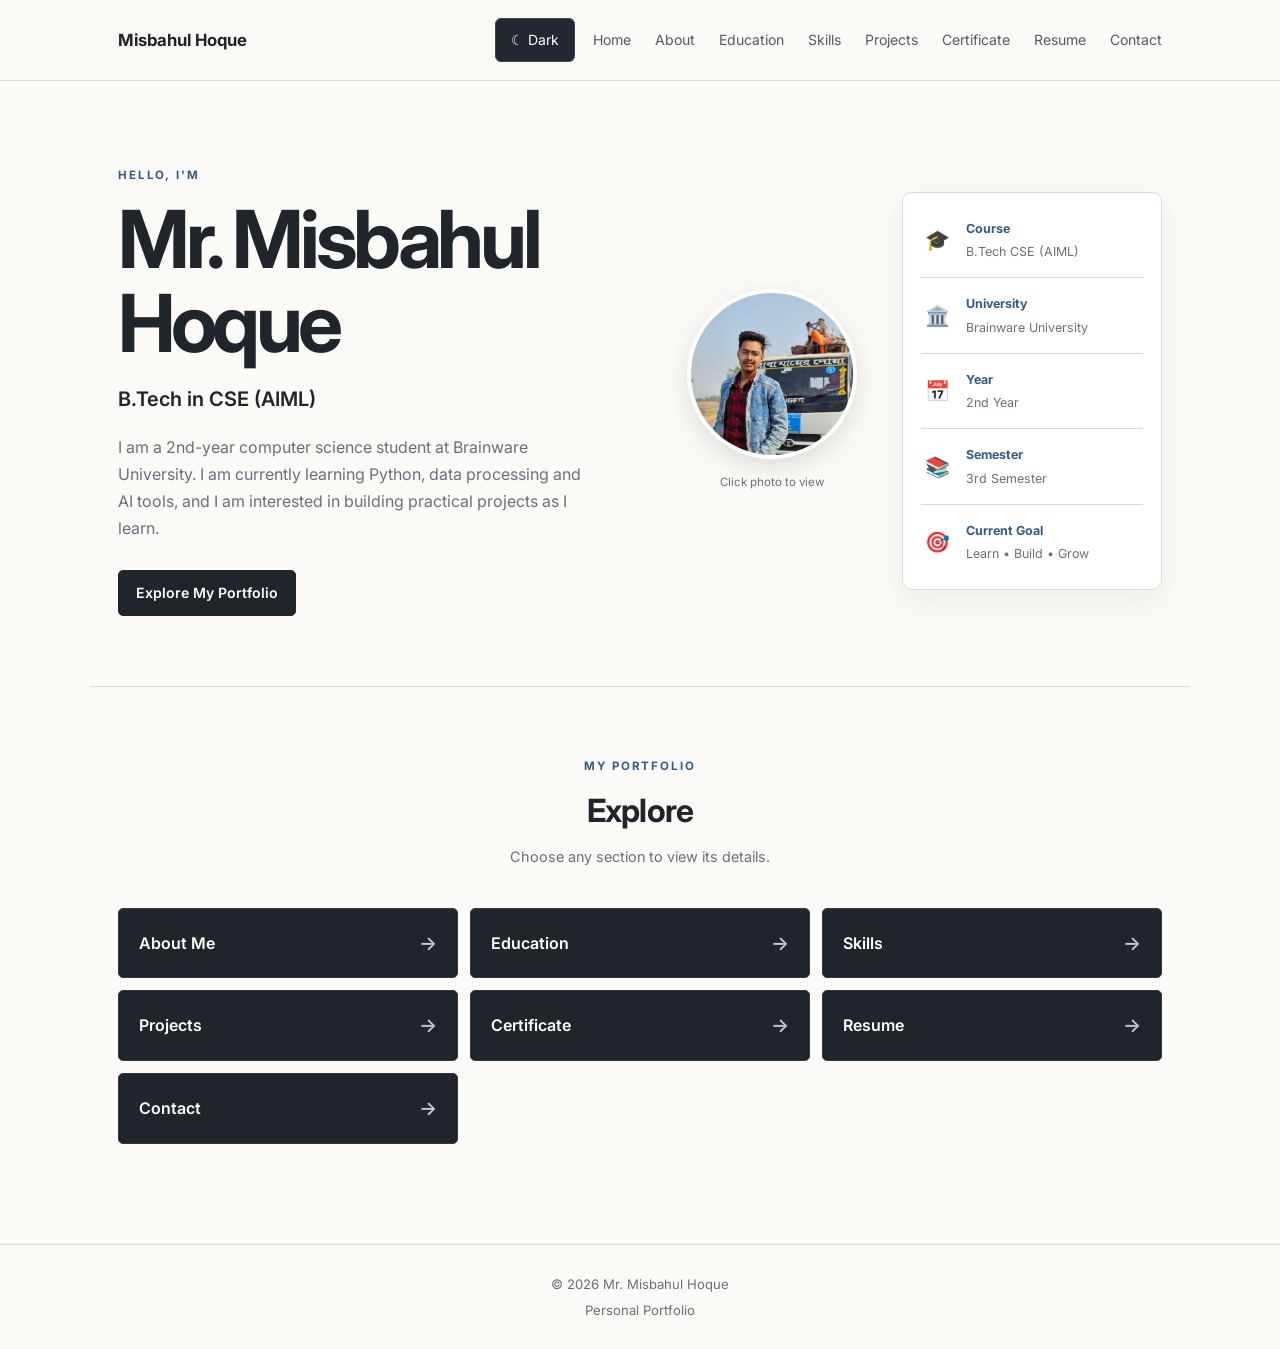
==== commit ce941062: "Update index.html" ====
--- a/index.html
+++ b/index.html
@@ -25,6 +25,7 @@
       <a href="#projects">Projects</a>
       <a href="#certificates">Certificate</a>
       <a href="#resume">Resume</a>
+      <a href="#contact">Contact</a>
     </nav>
   </div>
 </header>
--- a/style.css
+++ b/style.css
@@ -846,3 +846,55 @@
   }
 
 }
+.social-links {
+  display: grid;
+  grid-template-columns: repeat(4, 1fr);
+  gap: 12px;
+  margin-top: 30px;
+  max-width: 900px;
+}
+
+.social-button {
+  display: flex;
+  justify-content: space-between;
+  align-items: center;
+  padding: 18px 20px;
+  background: var(--dark-button);
+  color: white;
+  border: 1px solid #333941;
+  border-radius: 6px;
+  font-weight: 600;
+  transition: 0.2s ease;
+}
+
+.social-button:hover {
+  transform: translateY(-2px);
+  background: #343b43;
+}
+
+.social-button span {
+  color: #bfc7cf;
+  font-size: 1.2rem;
+}
+
+body.dark-mode .social-button {
+  background: #161b22;
+  border-color: #30363d;
+  color: #f1f5f9;
+}
+
+body.dark-mode .social-button:hover {
+  background: #21262d;
+}
+
+@media (max-width: 800px) {
+  .social-links {
+    grid-template-columns: 1fr 1fr;
+  }
+}
+
+@media (max-width: 500px) {
+  .social-links {
+    grid-template-columns: 1fr;
+  }
+}
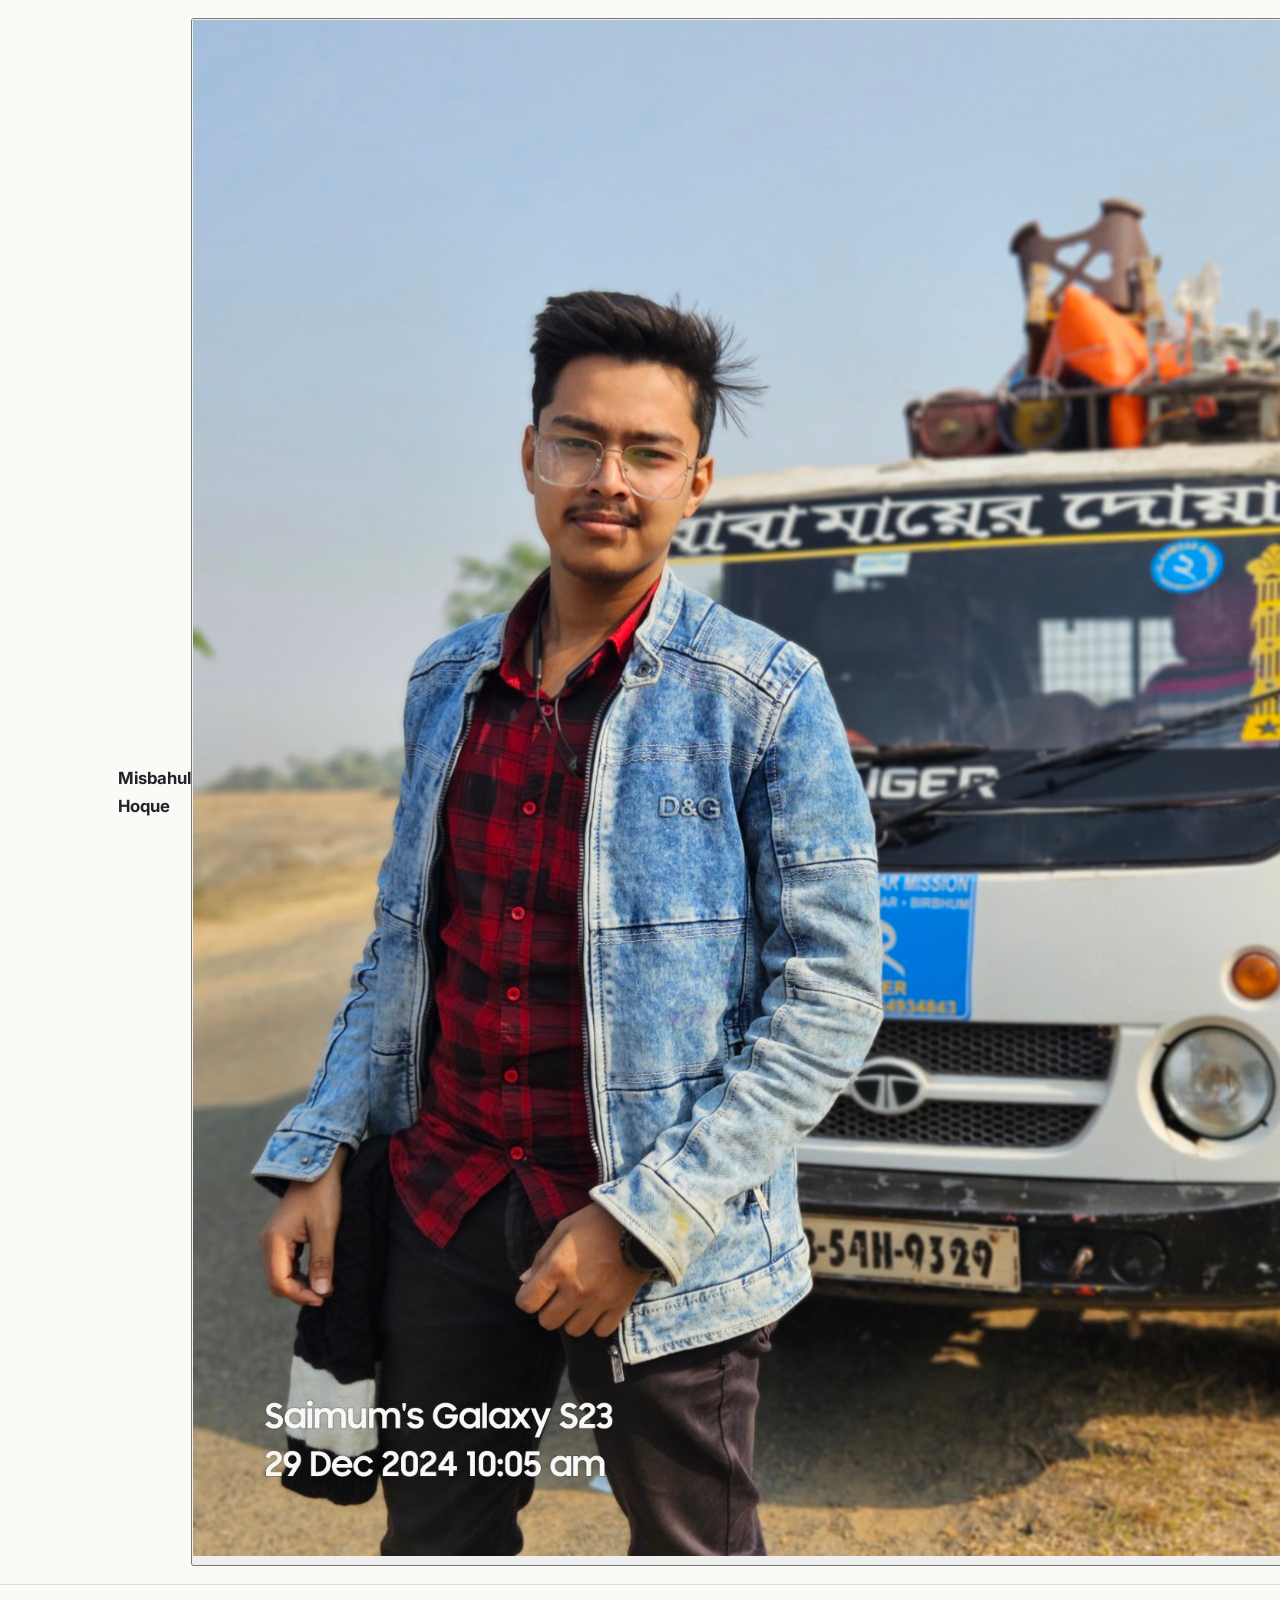
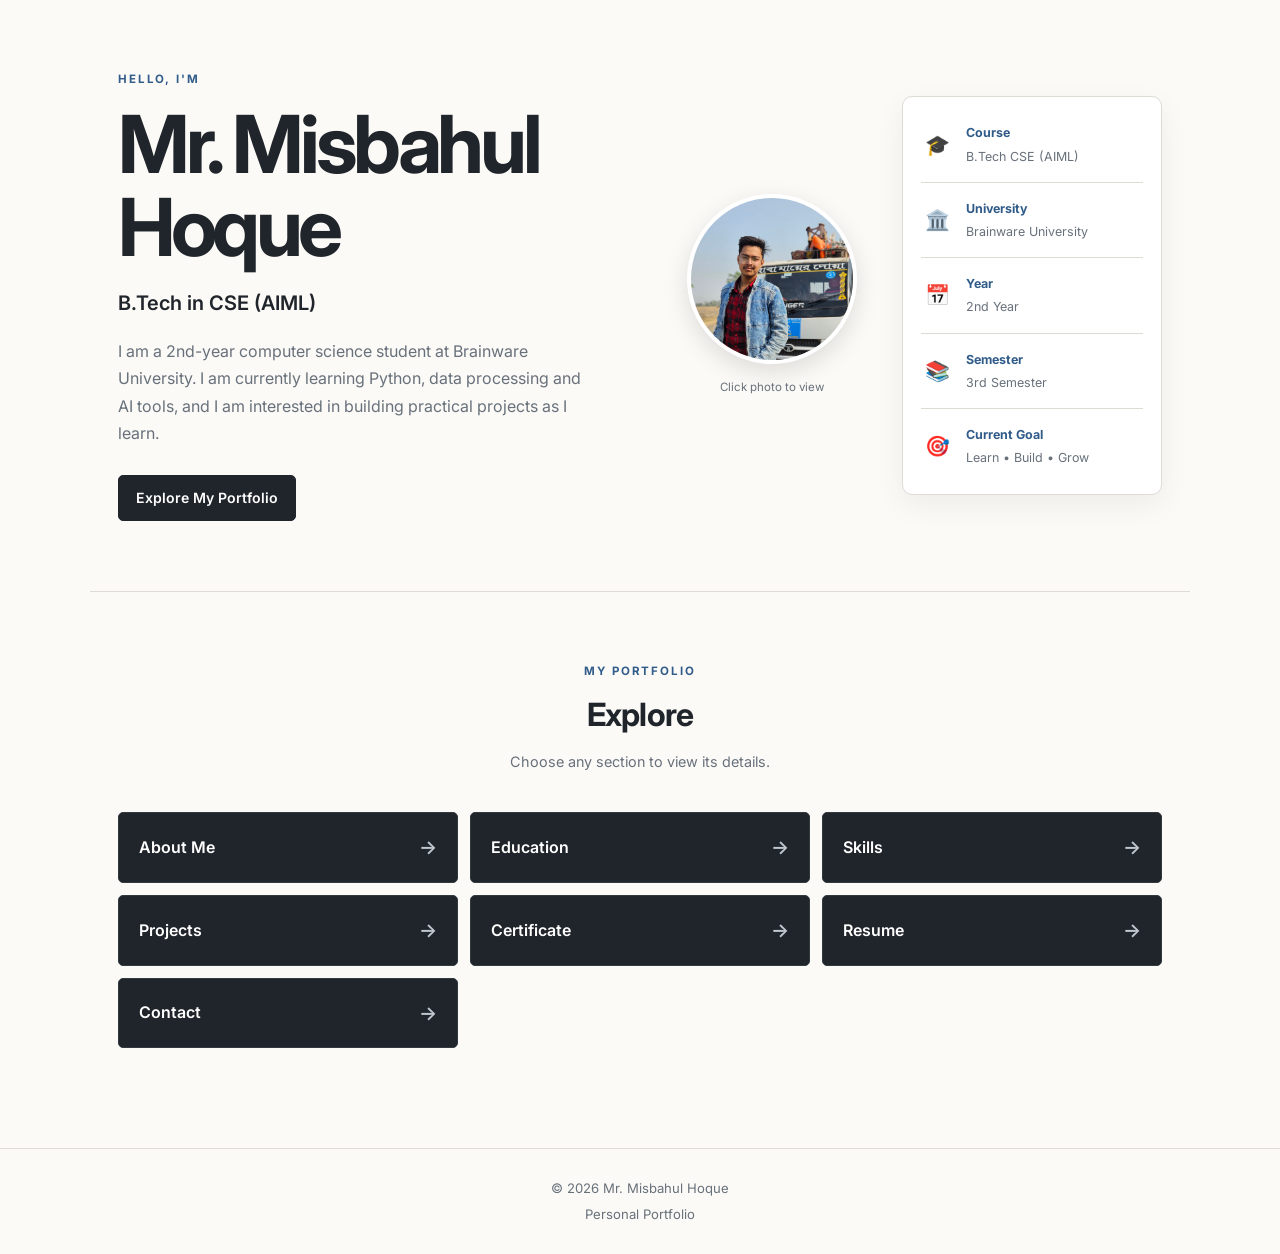
==== commit 9cca4998: "Update index.html" ====
--- a/index.html
+++ b/index.html
@@ -14,9 +14,19 @@
 
 <header class="site-header">
   <div class="nav-wrap">
+
     <a class="brand" href="#home">Misbahul Hoque</a>
-    <button class="menu-btn" id="menuBtn">Menu</button>
-    <button class="theme-btn" id="themeBtn">☾ Dark</button>
+
+    <!-- Small Profile Photo -->
+    <button
+      class="header-profile-button"
+      id="headerProfileButton"
+      aria-label="Open portfolio menu"
+      title="Open Portfolio"
+    >
+      <img src="assets/profile.jpg" alt="Misbahul Hoque">
+    </button>
+
     <nav id="navMenu">
       <a href="#home">Home</a>
       <a href="#about">About</a>
@@ -27,6 +37,12 @@
       <a href="#resume">Resume</a>
       <a href="#contact">Contact</a>
     </nav>
+
+    <div class="header-actions">
+      <button class="theme-btn" id="themeBtn">☾ Dark</button>
+      <button class="menu-btn" id="menuBtn">Menu</button>
+    </div>
+
   </div>
 </header>
 
@@ -211,7 +227,7 @@
     </div>
   </div>
 </section>
-
+  
 <section class="detail-section light" id="resume">
   <div class="detail-inner">
     <button class="back-button" data-close>← Back to options</button>
@@ -236,7 +252,7 @@
     </div>
 
     <p class="contact-text">
-      You can connect with me through my social media profiles.
+      You can connect with me through my social media profiles or email.
     </p>
 
     <div class="social-links">
--- a/style.css
+++ b/style.css
@@ -898,3 +898,53 @@
     grid-template-columns: 1fr;
   }
 }
+/* ================= SOCIAL LINKS ================= */
+
+.social-links {
+  display: grid;
+  grid-template-columns: repeat(2, 1fr);
+  gap: 12px;
+  margin-top: 30px;
+  max-width: 700px;
+}
+
+.social-button {
+  display: flex;
+  justify-content: space-between;
+  align-items: center;
+  padding: 16px 20px;
+  background: var(--dark-button);
+  color: white;
+  border: 1px solid #333941;
+  border-radius: 6px;
+  font-weight: 600;
+  transition: .2s ease;
+}
+
+.social-button:hover {
+  transform: translateY(-2px);
+  background: #343b43;
+}
+
+.social-button span {
+  color: #bfc7cf;
+  font-size: 1.1rem;
+}
+
+/* Dark mode */
+body.dark-mode .social-button {
+  background: #161b22;
+  border-color: #30363d;
+  color: #f1f5f9;
+}
+
+body.dark-mode .social-button:hover {
+  background: #21262d;
+}
+
+/* Mobile */
+@media (max-width: 600px) {
+  .social-links {
+    grid-template-columns: 1fr;
+  }
+}
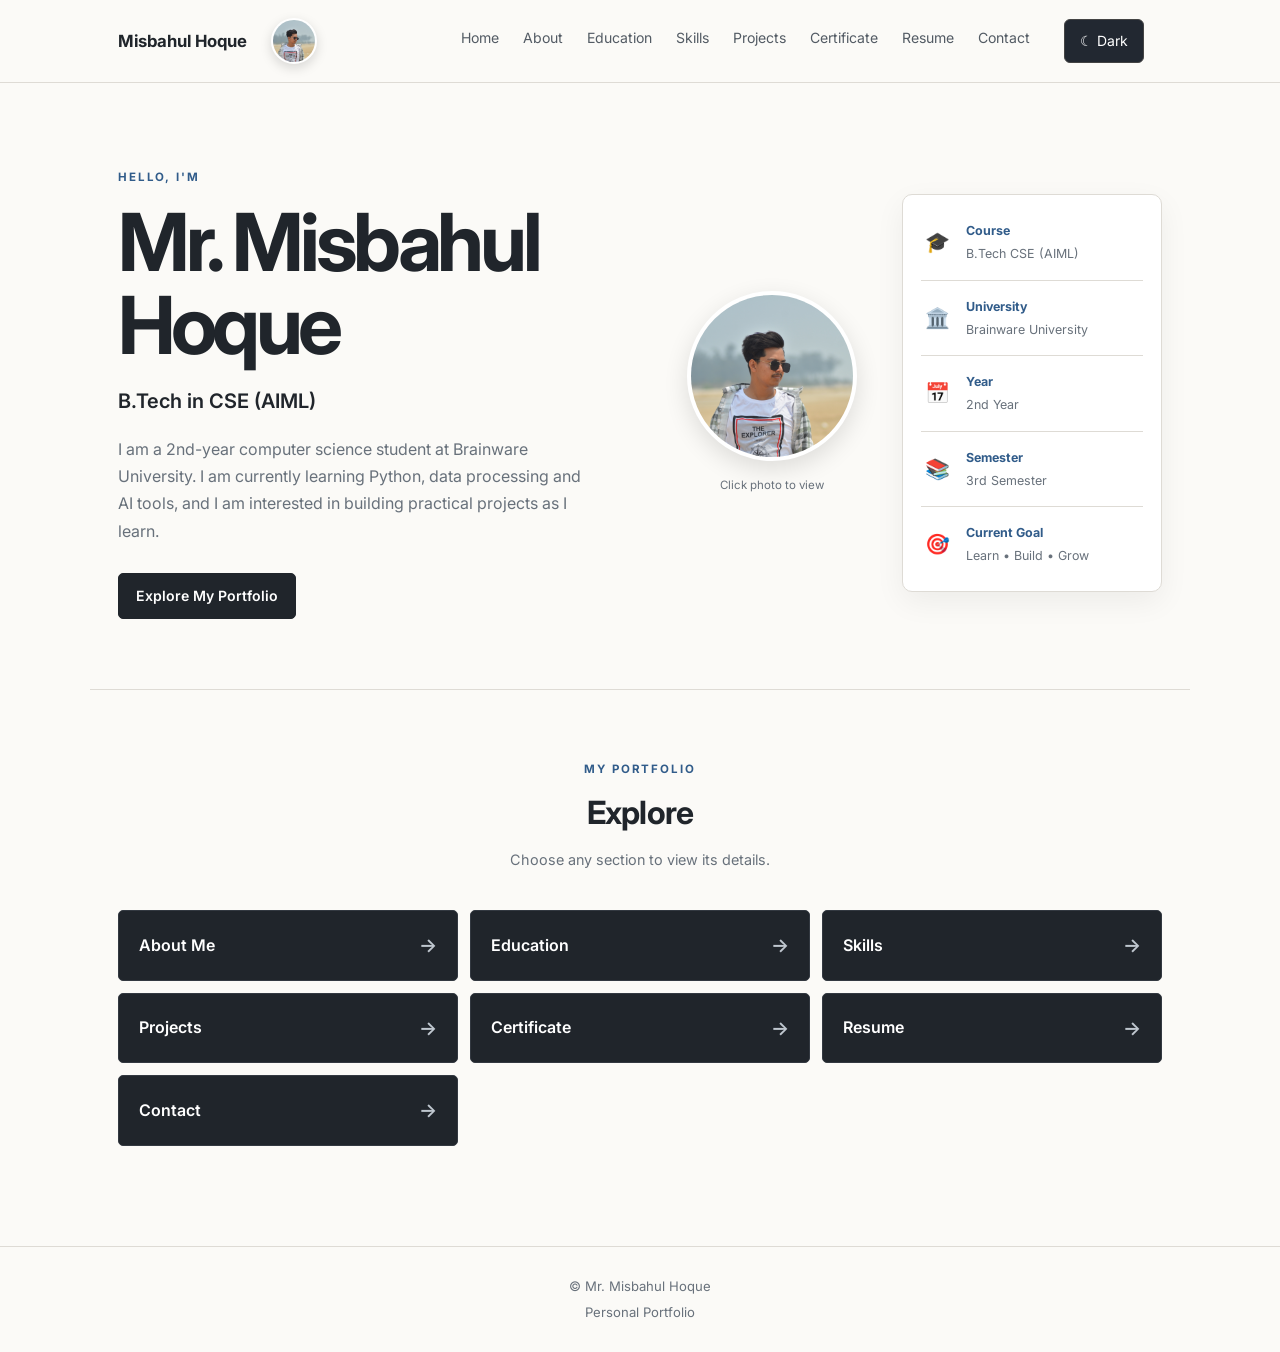
==== commit 15696d99: "Update index.html" ====
--- a/index.html
+++ b/index.html
@@ -24,7 +24,7 @@
       aria-label="Open portfolio menu"
       title="Open Portfolio"
     >
-      <img src="assets/profile.jpg" alt="Misbahul Hoque">
+      <img src="assets/profile.JPG" alt="Misbahul Hoque">
     </button>
 
     <nav id="navMenu">
@@ -66,7 +66,7 @@
 
   <div class="photo-box">
     <button class="profile-photo-button" id="profilePhotoButton" aria-label="View profile photo">
-      <img src="assets/profile.jpg" alt="Mr. Misbahul Hoque">
+      <img src="assets/profile.JPG" alt="Mr. Misbahul Hoque">
     </button>
     <p class="photo-hint">Click photo to view</p>
   </div>
@@ -294,7 +294,7 @@
 
 <div class="photo-modal" id="photoModal" aria-hidden="true">
   <button class="photo-modal-close" id="photoModalClose" aria-label="Close photo">×</button>
-  <img src="assets/profile.jpg" alt="Mr. Misbahul Hoque - profile photo">
+  <img src="assets/profile.JPG" alt="Mr. Misbahul Hoque - profile photo">
 </div>
 </main>
 
--- a/style.css
+++ b/style.css
@@ -671,7 +671,7 @@
   .nav-wrap {
     flex-wrap: wrap;
   }
-
+  
   nav {
     display: none;
     position: absolute;
@@ -948,3 +948,165 @@
     grid-template-columns: 1fr;
   }
 }
+/* ================= HEADER LAYOUT ================= */
+
+.nav-wrap {
+  max-width: 1100px;
+  margin: auto;
+  padding: 18px 28px;
+  display: flex;
+  align-items: center;
+  gap: 24px;
+}
+
+/* Brand */
+.brand {
+  flex-shrink: 0;
+}
+
+/* Small profile photo in header */
+.header-profile-button {
+  width: 46px;
+  height: 46px;
+  padding: 0;
+  border: 2px solid var(--white);
+  border-radius: 50%;
+  overflow: hidden;
+  background: var(--white);
+  cursor: pointer;
+  flex-shrink: 0;
+  box-shadow: 0 4px 12px rgba(0,0,0,.15);
+  transition: transform .2s ease, box-shadow .2s ease;
+}
+
+.header-profile-button:hover {
+  transform: scale(1.08);
+  box-shadow: 0 6px 18px rgba(0,0,0,.25);
+}
+
+.header-profile-button img {
+  width: 100%;
+  height: 100%;
+  object-fit: cover;
+  object-position: center top;
+  display: block;
+}
+
+/* Navigation */
+.nav-wrap nav {
+  margin-left: auto;
+  display: flex;
+  align-items: center;
+  gap: 24px;
+}
+
+/* Right side controls */
+.header-actions {
+  display: flex;
+  align-items: center;
+  gap: 10px;
+  margin-left: 10px;
+}
+
+/* Keep theme button on right */
+.header-actions .theme-btn {
+  margin-left: 0;
+  white-space: nowrap;
+}
+
+/* ================= DARK MODE HEADER PHOTO ================= */
+
+body.dark-mode .header-profile-button {
+  border-color: #30363d;
+  background: #161b22;
+}
+
+/* ================= MOBILE ================= */
+
+@media (max-width: 800px) {
+
+  .nav-wrap {
+    padding: 14px 20px;
+    gap: 12px;
+  }
+
+  .brand {
+    margin-right: auto;
+  }
+
+  .header-profile-button {
+    width: 42px;
+    height: 42px;
+  }
+
+  .header-actions {
+    margin-left: 0;
+  }
+
+  .header-actions .theme-btn {
+    padding: 8px 11px;
+  }
+
+  .menu-btn {
+    display: block;
+  }
+
+  .nav-wrap nav {
+    display: none;
+    position: absolute;
+    left: 0;
+    right: 0;
+    top: 70px;
+    margin: 0;
+    background: var(--paper);
+    border-bottom: 1px solid var(--line);
+    padding: 18px 28px;
+    flex-direction: column;
+    gap: 14px;
+  }
+
+  .nav-wrap nav.open {
+    display: flex;
+  }
+
+  body.dark-mode .nav-wrap nav {
+    background: #0d1117;
+    border-color: #30363d;
+  }
+}
+/* ================= ACTIVE NAVIGATION ================= */
+
+#navMenu a {
+  position: relative;
+  padding-bottom: 6px;
+  transition: color 0.2s ease;
+}
+
+#navMenu a::after {
+  content: "";
+  position: absolute;
+  left: 0;
+  bottom: 0;
+  width: 0;
+  height: 2px;
+  background: var(--accent);
+  transition: width 0.25s ease;
+}
+
+#navMenu a.active {
+  color: var(--accent);
+  font-weight: 600;
+}
+
+#navMenu a.active::after {
+  width: 100%;
+}
+
+/* Dark mode */
+body.dark-mode #navMenu a.active {
+  color: #5b9bd5;
+}
+
+body.dark-mode #navMenu a.active::after {
+  background: #5b9bd5;
+}
